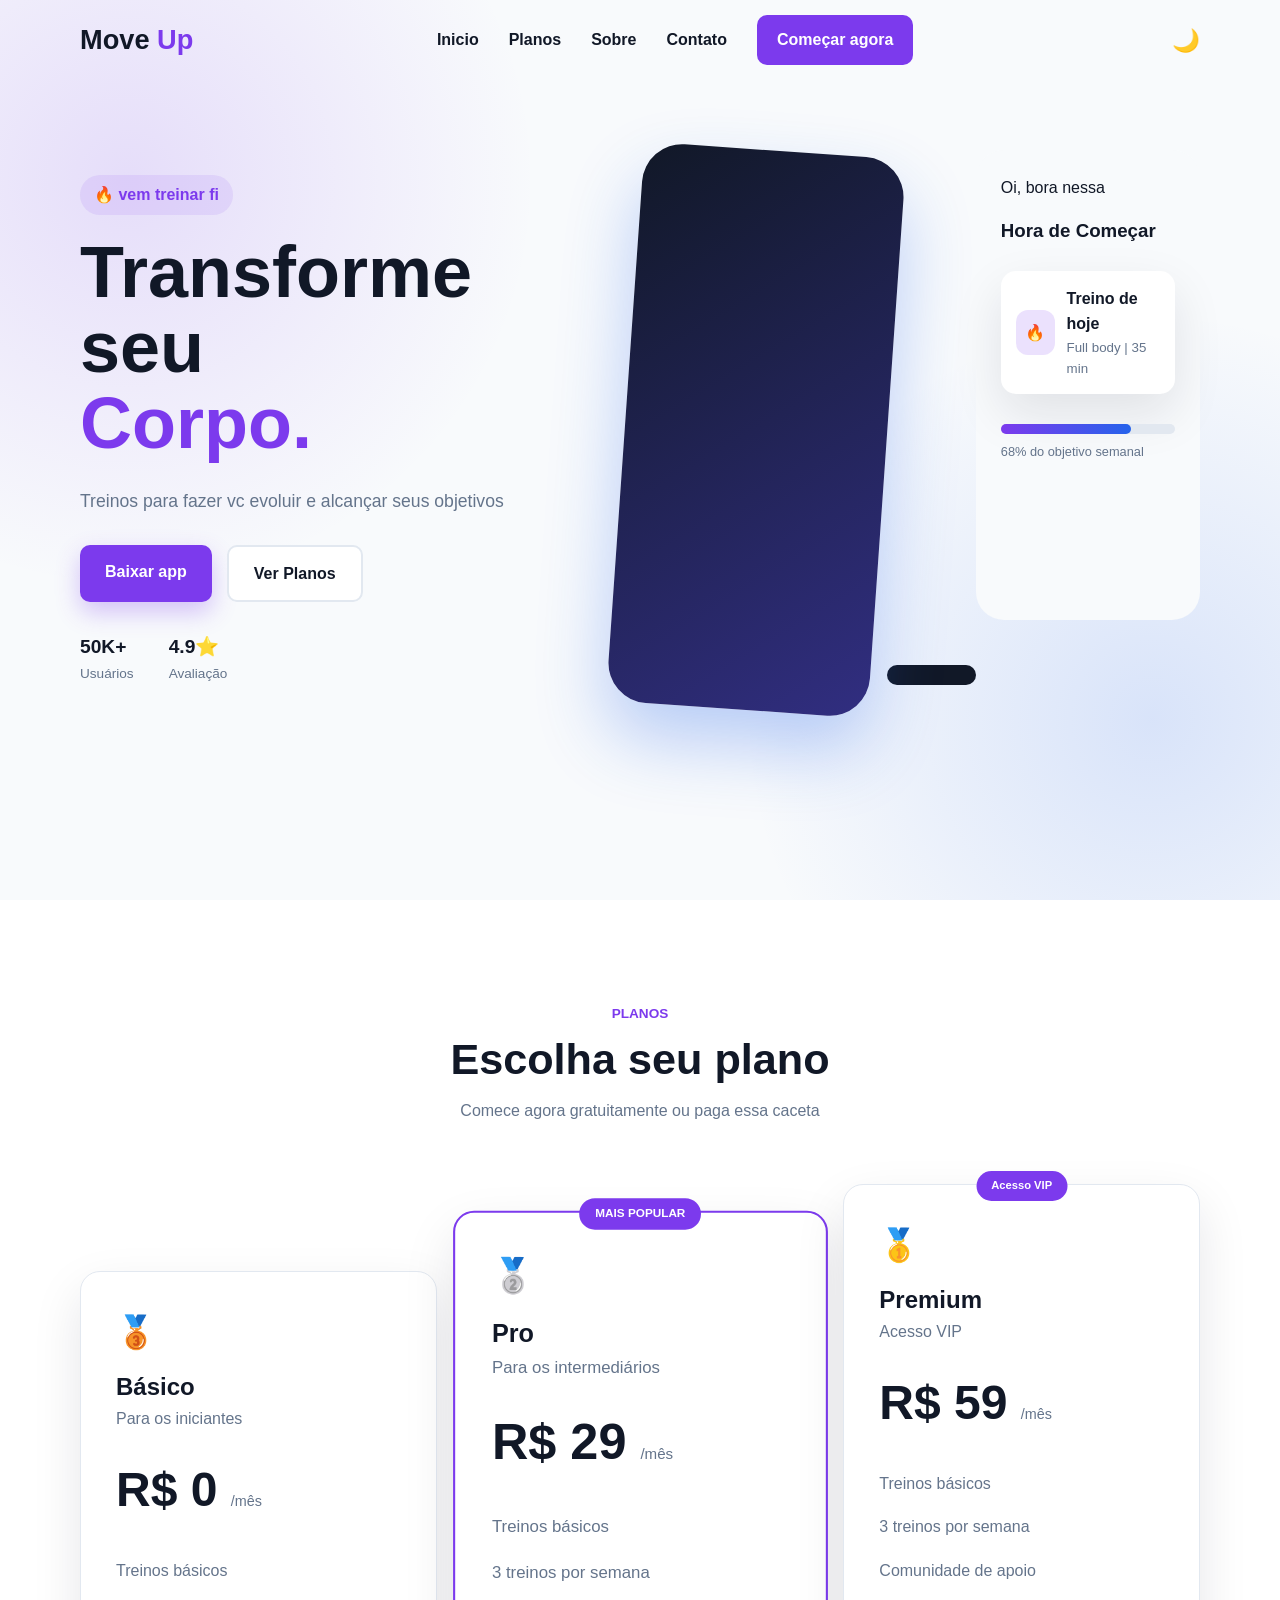
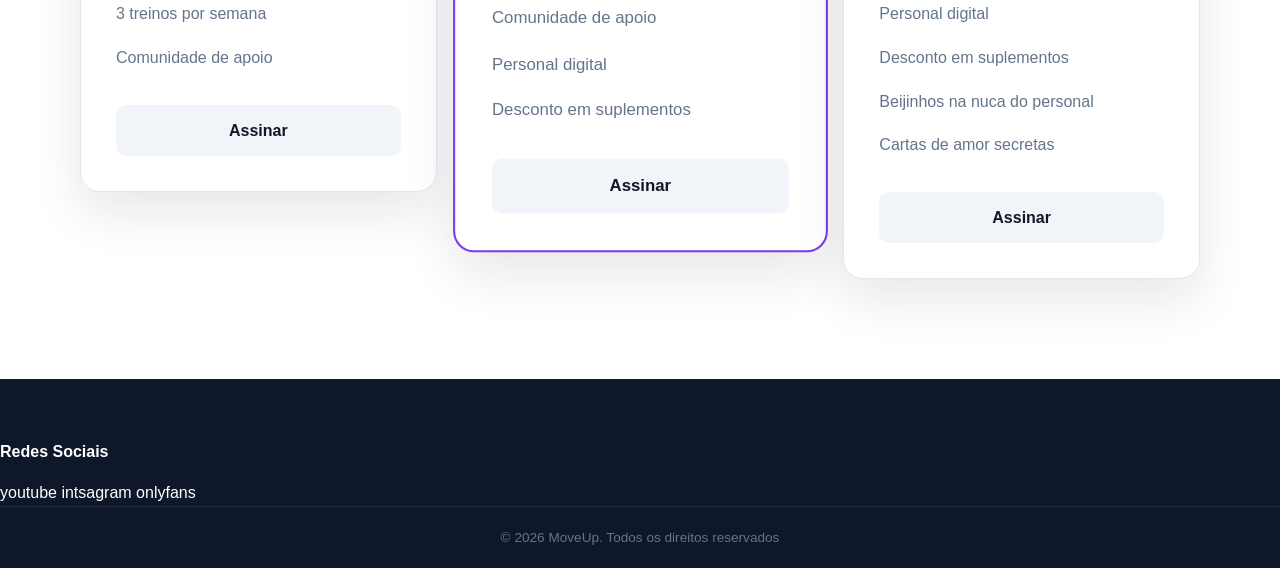
==== index.html @ 14c31b38 "teste" ====
<!DOCTYPE html>
<html lang="pt-br">
<head>
    <meta charset="UTF-8">
    <meta name="viewport" content="width=device-width, initial-scale=1.0">
    <title>MoveUp, treine e evolua</title>
    <link rel="stylesheet" href="/css/style.css">

</head>
<body>
    <header class="header">
        <nav class="navbar container">
            <a href="#inicio" class="logo">
                Move <span>Up</span>
            </a>
            <button class="menu-btn" aria-label="Abrir menu"><i class="fa-solid fa-bars"></i></button>

            <ul class="nav-menu">
                <li><a href="#inicio">Inicio</a></li>
                <li><a href="#inicio">Planos</a></li>
                <li><a href="#inicio">Sobre</a></li>
                <li><a href="#inicio">Contato</a></li>
                <a href="#planos" class="nav-button">Começar agora</a>
            </ul>

            <button class="theme-btn" aria-label="Alternar tema">
                🌙
            </button>
            
        </nav>
    </header>
    <main>
        <!--HERO (isso é só pra eu n me perder)-->
        <section class="hero" id="Inicio">
            <div class="container hero-content">
                <div class="hero-text">
                    <span class="tag">🔥 vem treinar fi</span>
                    <h1>
                        Transforme seu 
                        <span>Corpo.</span>
                    </h1>
                    <p>Treinos para fazer vc evoluir e alcançar seus objetivos</p>

                    <div class="hero-buttons">
                        <a href="#planos" class="btn primary">Baixar app</a>

                        <a href="#planos" class="btn secondary">Ver Planos</a>
                    </div>
                    <div class="stats">
                        <div>
                            <strong>50K+</strong>
                            <span>Usuários</span>
                        </div>

                        <div>
                            <strong>4.9⭐</strong>
                            <span>Avaliação</span>
                        </div>
                    </div>

                </div>

                <!--Imagem-->

                <div class="hero-image">
                    <div class="phone"></div>

                    <div class="phone-top"></div>

                    <div class="app-content">
                        <span> Oi, bora nessa </span>

                        <h3>Hora de Começar</h3>
                        <div class="workout-card">
                            <div class="workout-icon">
                                🔥
                            </div>

                            <div>
                                <strong>Treino de hoje</strong>
                                <small>Full body | 35 min</small>
                            </div>
                        </div>
                        <div class="progress">
                            <div></div>
                        </div>
                        <p class="progress-text">
                            68% do objetivo semanal
                        </p>
                    </div>
                </div>
            </div>
        </section>



        <!--PLANOS-->   
        <section class="plans section" id="planos">
            <div class="container">
                <div class="section-title">
                    <span>PLANOS</span>
            <h2>
            Escolha seu plano
        </h2>

        <p>
            Comece agora gratuitamente ou paga essa caceta
        </p>
                </div>

                <div class="plans-grid">
                    <article class="plan-card">
                        <div class="plan-icon">
                            🥉
                        </div>
                        <h3>Básico</h3>
                        <p class="plan-description">Para os iniciantes</p>

                        <div class="price">R$ 0
                        <span>/mês</span>
                        </div>

                        <ul>
                            <li>Treinos básicos</li>
                            <li>3 treinos por semana</li>
                            <li>Comunidade de apoio</li>
                        </ul>
                        <a href="#" class="plan-button">
                            Assinar
                        </a>
                    </article>

                        <article class="plan-card featured">
                    
                        <div class="popular">
                            MAIS POPULAR
                        </div>
                            <div class="plan-icon">
                                🥈
                            </div>

                        <h3>Pro</h3>
                        <p class="plan-description">Para os intermediários</p>

                        <div class="price">R$ 29
                        <span>/mês</span>
                        </div>

                        <ul>
                            <li>Treinos básicos</li>
                            <li>3 treinos por semana</li>
                            <li>Comunidade de apoio</li>
                            <li>Personal digital</li>
                            <li>Desconto em suplementos</li>
                        </ul>
                        <a href="#" class="plan-button">
                            Assinar
                        </a>
                        </article>

                        <!--Premium-->
                    <article class="plan-card">
                    
                        <div class="popular">
                            Acesso VIP
                        </div>
                            <div class="plan-icon">
                                🥇
                            </div>

                        <h3>Premium</h3>
                        <p class="plan-description">Acesso VIP</p>

                        <div class="price">R$ 59
                        <span>/mês</span>
                        </div>

                        <ul>
                            <li>Treinos básicos</li>
                            <li>3 treinos por semana</li>
                            <li>Comunidade de apoio</li>
                            <li>Personal digital</li>
                            <li>Desconto em suplementos</li>
                            <li>Beijinhos na nuca do personal</li>
                            <li>Cartas de amor secretas</li>
                        </ul>
                        <a href="#" class="plan-button">
                            Assinar
                        </a>
                        </article>

                </div>
            </div>
        </section>
        
    </main>

    <footer class="footer">
        <h4>Redes Sociais</h4>
        <a href="https://www.youtube.com">youtube</a>
        <a href="https://www.instagram.com">intsagram</a>
        <a href="https://start.onlyfans.com">onlyfans</a>


        <div class="copyright">
            © 2026 MoveUp. Todos os direitos reservados
        </div>
        

    </footer>
    <script>
        const menuButton = document.querySelector(".menu-btn");
        const menu = document.querySelector(".nav-menu");

        menuButton.addEventListener("click", () => {
            menu.classList.toggle("active");
        });
        // FECHAR MENU AO CLICAR EM UM LINK
        document.querySelectorAll(".nav-menu a").forEach(link => {

            link.addEventListener("click", () => {
                menu.classList.remove("active");
            });

        });


        // MODO ESCURO
        const themeButton = document.querySelector(".theme-btn");

        themeButton.addEventListener("click", () => {

            document.body.classList.toggle("dark");

            if (document.body.classList.contains("dark")) {
                themeButton.textContent = "☀️";
            } else {
                themeButton.textContent = "🌙";
            }

        });


        // NAVBAR AO ROLAR
        window.addEventListener("scroll", () => {

            const header = document.querySelector(".header");

            if (window.scrollY > 50) {
                header.classList.add("scrolled");
            } else {
                header.classList.remove("scrolled");
            }

        });
    </script>
    
</body>
</html>
---- css/style.css ----
/* =========================
   VARIÁVEIS
========================= */

:root {
    --primary: #7c3aed;
    --primary-dark: #5b21b6;
    --secondary: #2563eb;
    --neon: #a3ff12;

    --background: #f8fafc;
    --card: #ffffff;
    --text: #111827;
    --text-light: #64748b;

    --border: #e2e8f0;

    --shadow:
        0 20px 50px rgba(15, 23, 42, 0.10);

    --transition: 0.3s ease;
}


/* =========================
   RESET
========================= */

* {
    margin: 0;
    padding: 0;
    box-sizing: border-box;
}

html {
    scroll-behavior: smooth;
}

body {
    font-family: Arial, Helvetica, sans-serif;
    background: var(--background);
    color: var(--text);
    line-height: 1.6;
    overflow-x: hidden;
}

a {
    text-decoration: none;
    color: inherit;
}

ul {
    list-style: none;
}

.container {
    width: min(1120px, 90%);
    margin: auto;
}


/* =========================
   HEADER
========================= */

.header {
    position: fixed;
    top: 0;
    width: 100%;
    z-index: 1000;

    transition: var(--transition);
}

.header.scrolled {
    background: rgba(255, 255, 255, 0.95);
    backdrop-filter: blur(12px);
    box-shadow: 0 5px 25px rgba(0, 0, 0, 0.08);
}

.navbar {
    min-height: 80px;

    display: flex;
    align-items: center;
    justify-content: space-between;
}

.logo {
    font-size: 1.7rem;
    font-weight: 900;
    color: var(--text);
}

.logo span {
    color: var(--primary);
}

.nav-menu {
    display: flex;
    align-items: center;
    gap: 30px;
}

.nav-menu a {
    font-weight: 600;
    transition: var(--transition);
}

.nav-menu a:hover {
    color: var(--primary);
}

.nav-button {
    background: var(--primary);
    color: white !important;
    padding: 12px 20px;
    border-radius: 10px;
}

.nav-button:hover {
    background: var(--primary-dark);
    transform: translateY(-2px);
}

.menu-btn,
.theme-btn {
    border: none;
    background: transparent;
    cursor: pointer;
    font-size: 1.4rem;
}

.menu-btn {
    display: none;
}

.theme-btn {
    margin-left: 15px;
}


/* =========================
   HERO
========================= */

.hero {
    min-height: 100vh;
    padding: 150px 0 80px;

    background:
        radial-gradient(
            circle at 10% 20%,
            rgba(124, 58, 237, 0.15),
            transparent 30%
        ),
        radial-gradient(
            circle at 90% 80%,
            rgba(37, 99, 235, 0.15),
            transparent 30%
        );
}

.hero-content {
    display: grid;
    grid-template-columns: 1fr 1fr;
    align-items: center;
    gap: 60px;
}

.tag {
    display: inline-block;

    color: var(--primary);
    background: rgba(124, 58, 237, 0.1);

    padding: 7px 14px;
    border-radius: 30px;

    font-weight: bold;
    margin-bottom: 20px;
}

.hero h1 {
    font-size: clamp(2.5rem, 6vw, 4.5rem);
    line-height: 1.05;
    margin-bottom: 25px;
}

.hero h1 span {
    display: block;
    color: var(--primary);
}

.hero-text > p {
    max-width: 550px;
    color: var(--text-light);
    font-size: 1.1rem;
}

.hero-buttons {
    display: flex;
    gap: 15px;
    margin: 30px 0;
}


/* =========================
   BOTÕES
========================= */

.btn {
    display: inline-block;

    padding: 14px 25px;

    border-radius: 10px;

    font-weight: bold;

    transition:
        transform var(--transition),
        box-shadow var(--transition),
        background var(--transition);
}

.btn:hover {
    transform: translateY(-4px);
}

.primary {
    background: var(--primary);
    color: white;

    box-shadow:
        0 10px 25px rgba(124, 58, 237, 0.3);
}

.primary:hover {
    background: var(--primary-dark);
}

.secondary {
    border: 2px solid var(--border);
    background: white;
}

.secondary:hover {
    border-color: var(--primary);
    color: var(--primary);
}

.white {
    background: white;
    color: var(--primary);
}


/* =========================
   ESTATÍSTICAS
========================= */

.stats {
    display: flex;
    gap: 35px;
}

.stats div {
    display: flex;
    flex-direction: column;
}

.stats strong {
    font-size: 1.2rem;
}

.stats span {
    color: var(--text-light);
    font-size: 0.85rem;
}


/* =========================
   MOCKUP
========================= */

.hero-image {
    display: flex;
    justify-content: center;
}

.phone {
    width: 290px;
    min-height: 560px;

    border-radius: 40px;

    padding: 15px;

    background:
        linear-gradient(
            145deg,
            #111827,
            #312e81
        );

    box-shadow:
        0 35px 70px rgba(37, 99, 235, 0.3);

    transform: rotate(4deg);

    animation: float 4s ease-in-out infinite;
}

.phone-top {
    width: 100px;
    height: 20px;

    margin: auto auto 25px;

    background: #111827;

    border-radius: 20px;
}

.app-content {
    background: #f8fafc;

    height: 470px;

    border-radius: 28px;

    padding: 25px;
}

.app-content h3 {
    margin: 15px 0 25px;
}

.workout-card {
    display: flex;
    align-items: center;
    gap: 12px;

    background: white;

    padding: 15px;

    border-radius: 15px;

    box-shadow: var(--shadow);
}

.workout-card small {
    display: block;
    color: var(--text-light);
}

.workout-card > span {
    margin-left: auto;
}

.workout-icon {
    width: 45px;
    height: 45px;

    display: grid;
    place-items: center;

    background: rgba(124, 58, 237, 0.15);

    border-radius: 12px;
}

.progress {
    margin-top: 30px;

    height: 10px;

    background: #e2e8f0;

    border-radius: 20px;
}

.progress div {
    width: 75%;
    height: 100%;

    border-radius: inherit;

    background:
        linear-gradient(
            90deg,
            var(--primary),
            var(--secondary)
        );
}

.progress-text {
    font-size: 0.8rem;
    color: var(--text-light);
    margin-top: 8px;
}

@keyframes float {

    0%,
    100% {
        transform: translateY(0) rotate(4deg);
    }

    50% {
        transform: translateY(-15px) rotate(4deg);
    }

}


/* =========================
   SEÇÕES
========================= */

.section {
    padding: 100px 0;
}

.section-title {
    text-align: center;
    max-width: 600px;
    margin: 0 auto 60px;
}

.section-title > span,
.about-text > span {
    color: var(--primary);
    font-weight: bold;
    font-size: 0.85rem;
}

.section-title h2,
.about-text h2 {
    font-size: 2.7rem;
    line-height: 1.1;
    margin: 10px 0 15px;
}

.section-title p {
    color: var(--text-light);
}


/* =========================
   PLANOS
========================= */

.plans {
    background: white;
}

.plans-grid {
    display: grid;
    grid-template-columns: repeat(3, 1fr);
    align-items: center;
    gap: 25px;
}

.plan-card {
    position: relative;

    background: var(--card);

    border: 1px solid var(--border);

    border-radius: 20px;

    padding: 35px;

    box-shadow: var(--shadow);

    transition: var(--transition);
}

.plan-card:hover {
    transform: translateY(-10px);
    box-shadow:
        0 25px 60px rgba(15, 23, 42, 0.16);
}

.plan-card.featured {
    border: 2px solid var(--primary);

    transform: scale(1.05);
}

.plan-card.featured:hover {
    transform: scale(1.05) translateY(-10px);
}

.popular {
    position: absolute;

    top: -14px;
    left: 50%;

    transform: translateX(-50%);

    background: var(--primary);
    color: white;

    padding: 6px 15px;

    border-radius: 20px;

    font-size: 0.7rem;
    font-weight: bold;
}

.plan-icon {
    font-size: 2rem;
    margin-bottom: 10px;
}

.plan-card h3 {
    font-size: 1.5rem;
}

.plan-description {
    color: var(--text-light);
}

.price {
    font-size: 3rem;
    font-weight: 900;

    margin: 20px 0;
}

.price small {
    font-size: 1rem;
}

.price span {
    font-size: 0.9rem;
    color: var(--text-light);
    font-weight: normal;
}

.plan-card li {
    padding: 9px 0;
    color: var(--text-light);
}

.plan-button {
    display: block;

    text-align: center;

    margin-top: 25px;

    padding: 13px;

    border-radius: 10px;

    background: #f1f5f9;

    font-weight: bold;

    transition: var(--transition);
}

.plan-button:hover {
    background: var(--primary);
    color: white;
}


/* =========================
   SOBRE
========================= */

.about-content {
    display: grid;

    grid-template-columns: 1fr 1fr;

    align-items: center;

    gap: 80px;
}

.about-image {
    display: flex;
    justify-content: center;
}

.circle {
    width: 350px;
    height: 350px;

    border-radius: 50%;

    display: grid;
    place-items: center;

    background:
        linear-gradient(
            135deg,
            var(--primary),
            var(--secondary)
        );

    box-shadow:
        0 30px 70px rgba(124, 58, 237, 0.3);

    animation: float 4s ease-in-out infinite;
}

.circle span {
    font-size: 7rem;
}

.about-text p {
    color: var(--text-light);
    margin-bottom: 15px;
}

.about-text strong {
    color: var(--primary);
}


/* =========================
   CTA
========================= */

.cta {
    padding: 90px 0;

    text-align: center;

    color: white;

    background:
        linear-gradient(
            120deg,
            var(--primary),
            var(--secondary)
        );
}

.cta h2 {
    font-size: clamp(2rem, 5vw, 3.2rem);
}

.cta p {
    margin: 15px 0 30px;
}


/* =========================
   FOOTER
========================= */

.footer {
    padding-top: 60px;

    background: #0f172a;

    color: white;
}

.footer-content {
    display: grid;

    grid-template-columns: 2fr 1fr 1fr;

    gap: 50px;

    padding-bottom: 50px;
}

.footer .logo {
    color: white;
}

.footer p {
    color: #94a3b8;
    margin-top: 10px;
}

.footer h4 {
    margin-bottom: 15px;
}

.footer-links,
.socials {
    display: flex;
    flex-direction: column;
    gap: 8px;
}

.footer-links a,
.socials a {
    color: #94a3b8;

    transition: var(--transition);
}

.footer-links a:hover,
.socials a:hover {
    color: white;
    transform: translateX(5px);
}

.copyright {
    text-align: center;

    border-top: 1px solid #1e293b;

    padding: 20px;

    color: #64748b;

    font-size: 0.85rem;
}


/* =========================
   MODO ESCURO
========================= */

body.dark {
    --background: #020617;
    --card: #0f172a;
    --text: #f8fafc;
    --text-light: #94a3b8;
    --border: #1e293b;
}

body.dark .header.scrolled {
    background: rgba(2, 6, 23, 0.95);
}

body.dark .secondary {
    background: #0f172a;
    color: white;
}

body.dark .plans {
    background: #020617;
}

body.dark .app-content {
    background: #0f172a;
}

body.dark .workout-card {
    background: #1e293b;
}

body.dark .plan-button {
    background: #1e293b;
    color: white;
}


/* =========================
   RESPONSIVIDADE
========================= */

@media (max-width: 900px) {

    .menu-btn {
        display: block;
        order: 2;
    }

    .theme-btn {
        order: 3;
    }

    .nav-menu {
        position: absolute;

        top: 80px;
        left: 5%;
        right: 5%;

        display: none;

        flex-direction: column;

        padding: 25px;

        background: white;

        border-radius: 15px;

        box-shadow: var(--shadow);

        gap: 20px;
    }

    .nav-menu.active {
        display: flex;
    }

    .hero-content {
        grid-template-columns: 1fr;
        text-align: center;
    }

    .hero-text > p {
        margin: auto;
    }

    .hero-buttons,
    .stats {
        justify-content: center;
    }

    .plans-grid {
        grid-template-columns: 1fr;
        max-width: 500px;
        margin: auto;
    }

    .plan-card.featured {
        transform: none;
    }

    .plan-card.featured:hover {
        transform: translateY(-10px);
    }

    .about-content {
        grid-template-columns: 1fr;
        text-align: center;
    }

    .footer-content {
        grid-template-columns: 1fr 1fr;
    }

}


@media (max-width: 768px) {

    .navbar {
        min-height: 70px;
    }

    .hero {
        padding-top: 120px;
    }

    .hero h1 {
        font-size: 2.5rem;
    }

    .hero-buttons {
        flex-direction: column;
    }

    .hero-buttons .btn {
        width: 100%;
    }

    .stats {
        gap: 15px;
    }

    .phone {
        width: 250px;
        min-height: 500px;
    }

    .app-content {
        height: 410px;
    }

    .circle {
        width: 260px;
        height: 260px;
    }

    .circle span {
        font-size: 5rem;
    }

    .section {
        padding: 70px 0;
    }

    .section-title h2,
    .about-text h2 {
        font-size: 2.2rem;
    }

    .footer-content {
        grid-template-columns: 1fr;
        text-align: center;
    }

    .footer-links,
    .socials {
        align-items: center;
    }

}
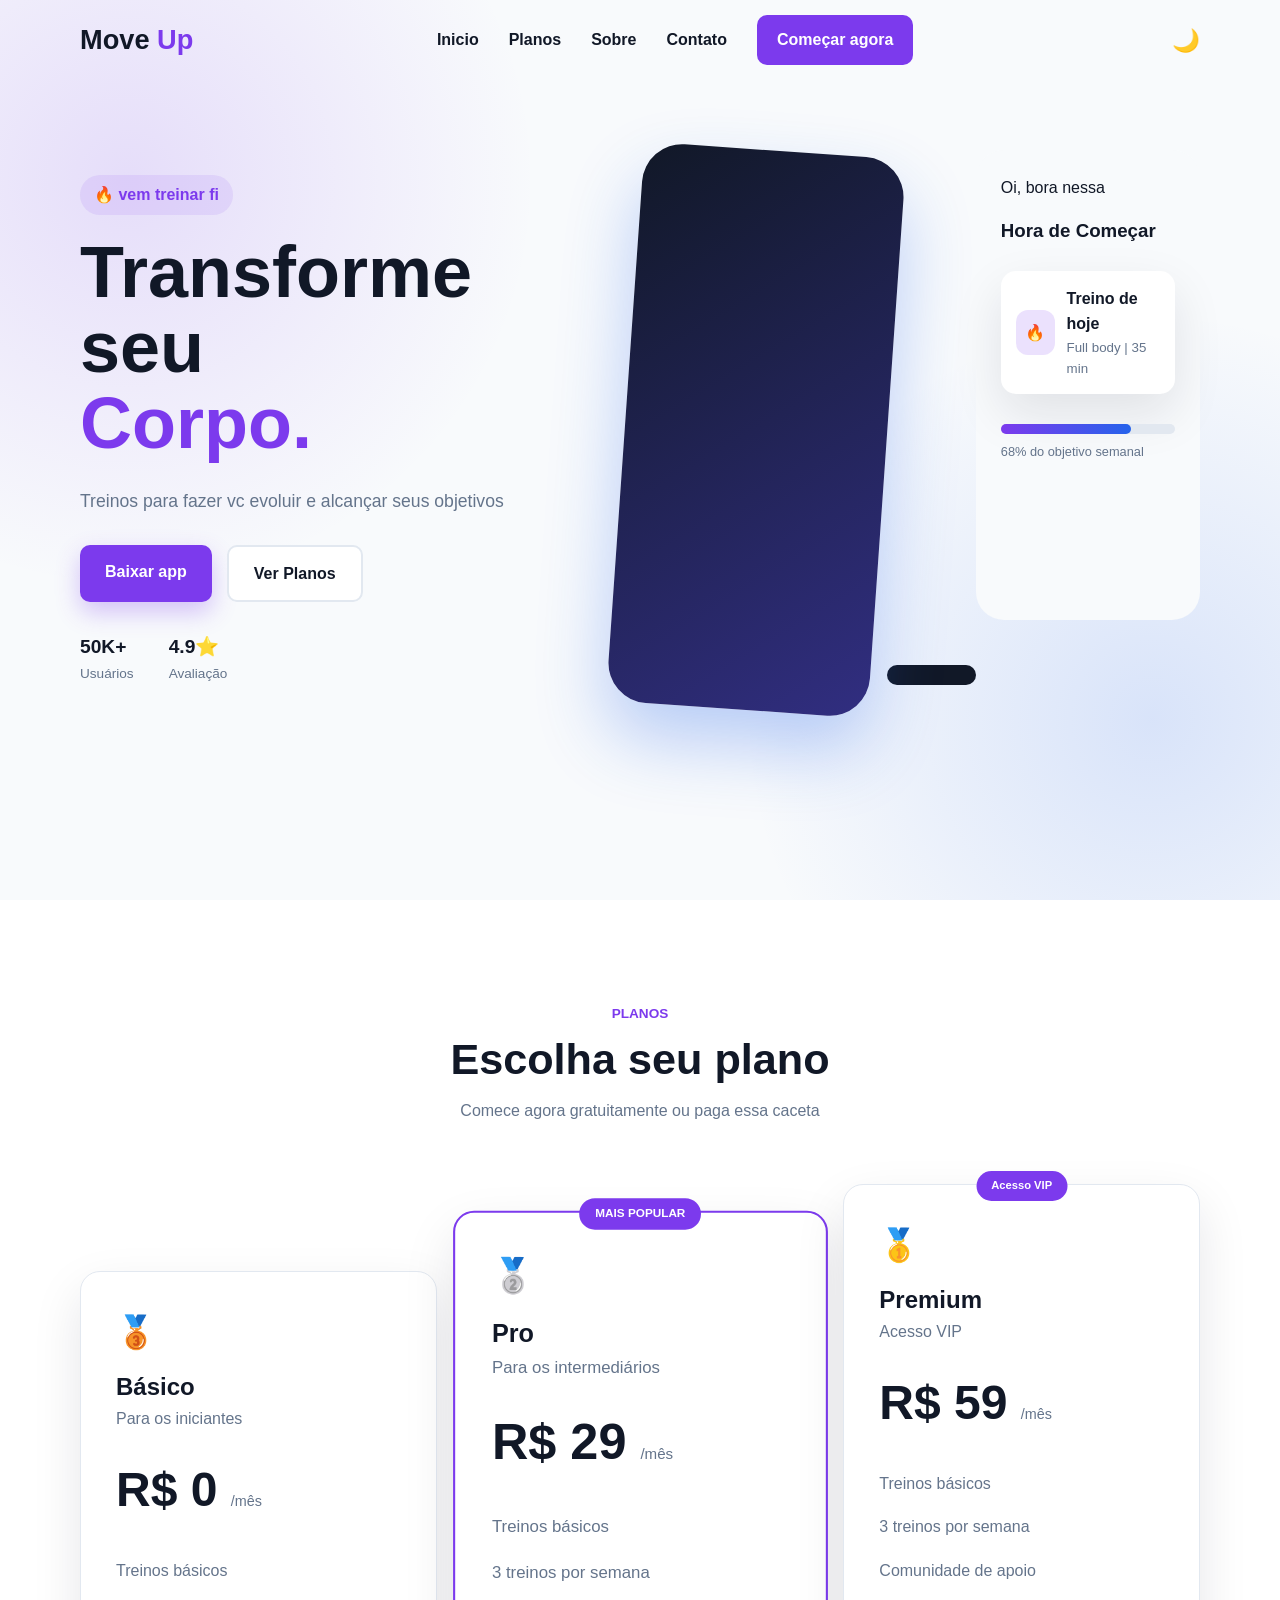
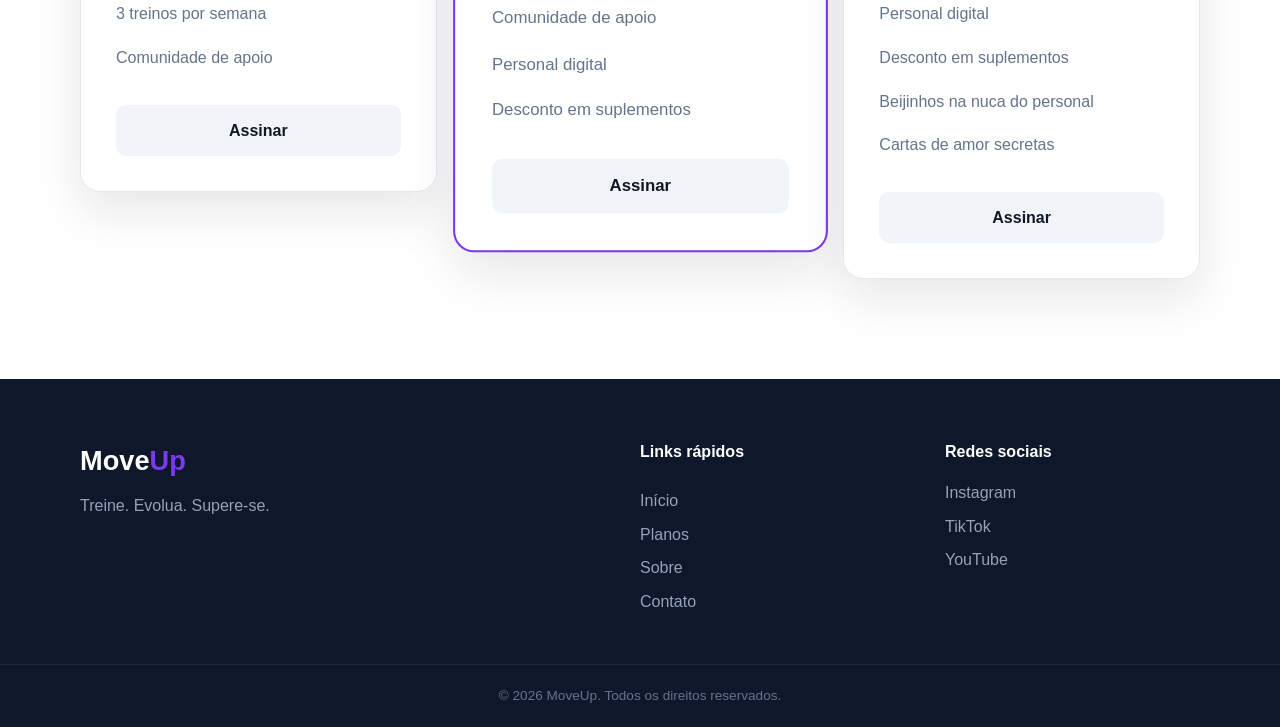
==== commit dcebc93d: "footer" ====
--- a/index.html
+++ b/index.html
@@ -195,17 +195,49 @@
         
     </main>
 
+    <!-- FOOTER -->
     <footer class="footer">
-        <h4>Redes Sociais</h4>
-        <a href="https://www.youtube.com">youtube</a>
-        <a href="https://www.instagram.com">intsagram</a>
-        <a href="https://start.onlyfans.com">onlyfans</a>
-
+
+        <div class="container footer-content">
+
+            <div>
+                <a href="#inicio" class="logo">
+                    Move<span>Up</span>
+                </a>
+
+                <p>
+                    Treine. Evolua. Supere-se.
+                </p>
+            </div>
+
+            <div class="footer-links">
+
+                <h4>Links rápidos</h4>
+
+                <a href="#inicio">Início</a>
+                <a href="#planos">Planos</a>
+                <a href="#sobre">Sobre</a>
+                <a href="#contato">Contato</a>
+
+            </div>
+
+            <div>
+
+                <h4>Redes sociais</h4>
+
+                <div class="socials">
+                    <a href="#">Instagram</a>
+                    <a href="#">TikTok</a>
+                    <a href="#">YouTube</a>
+                </div>
+
+            </div>
+
+        </div>
 
         <div class="copyright">
-            © 2026 MoveUp. Todos os direitos reservados
+            © 2026 MoveUp. Todos os direitos reservados.
         </div>
-        
 
     </footer>
     <script>
